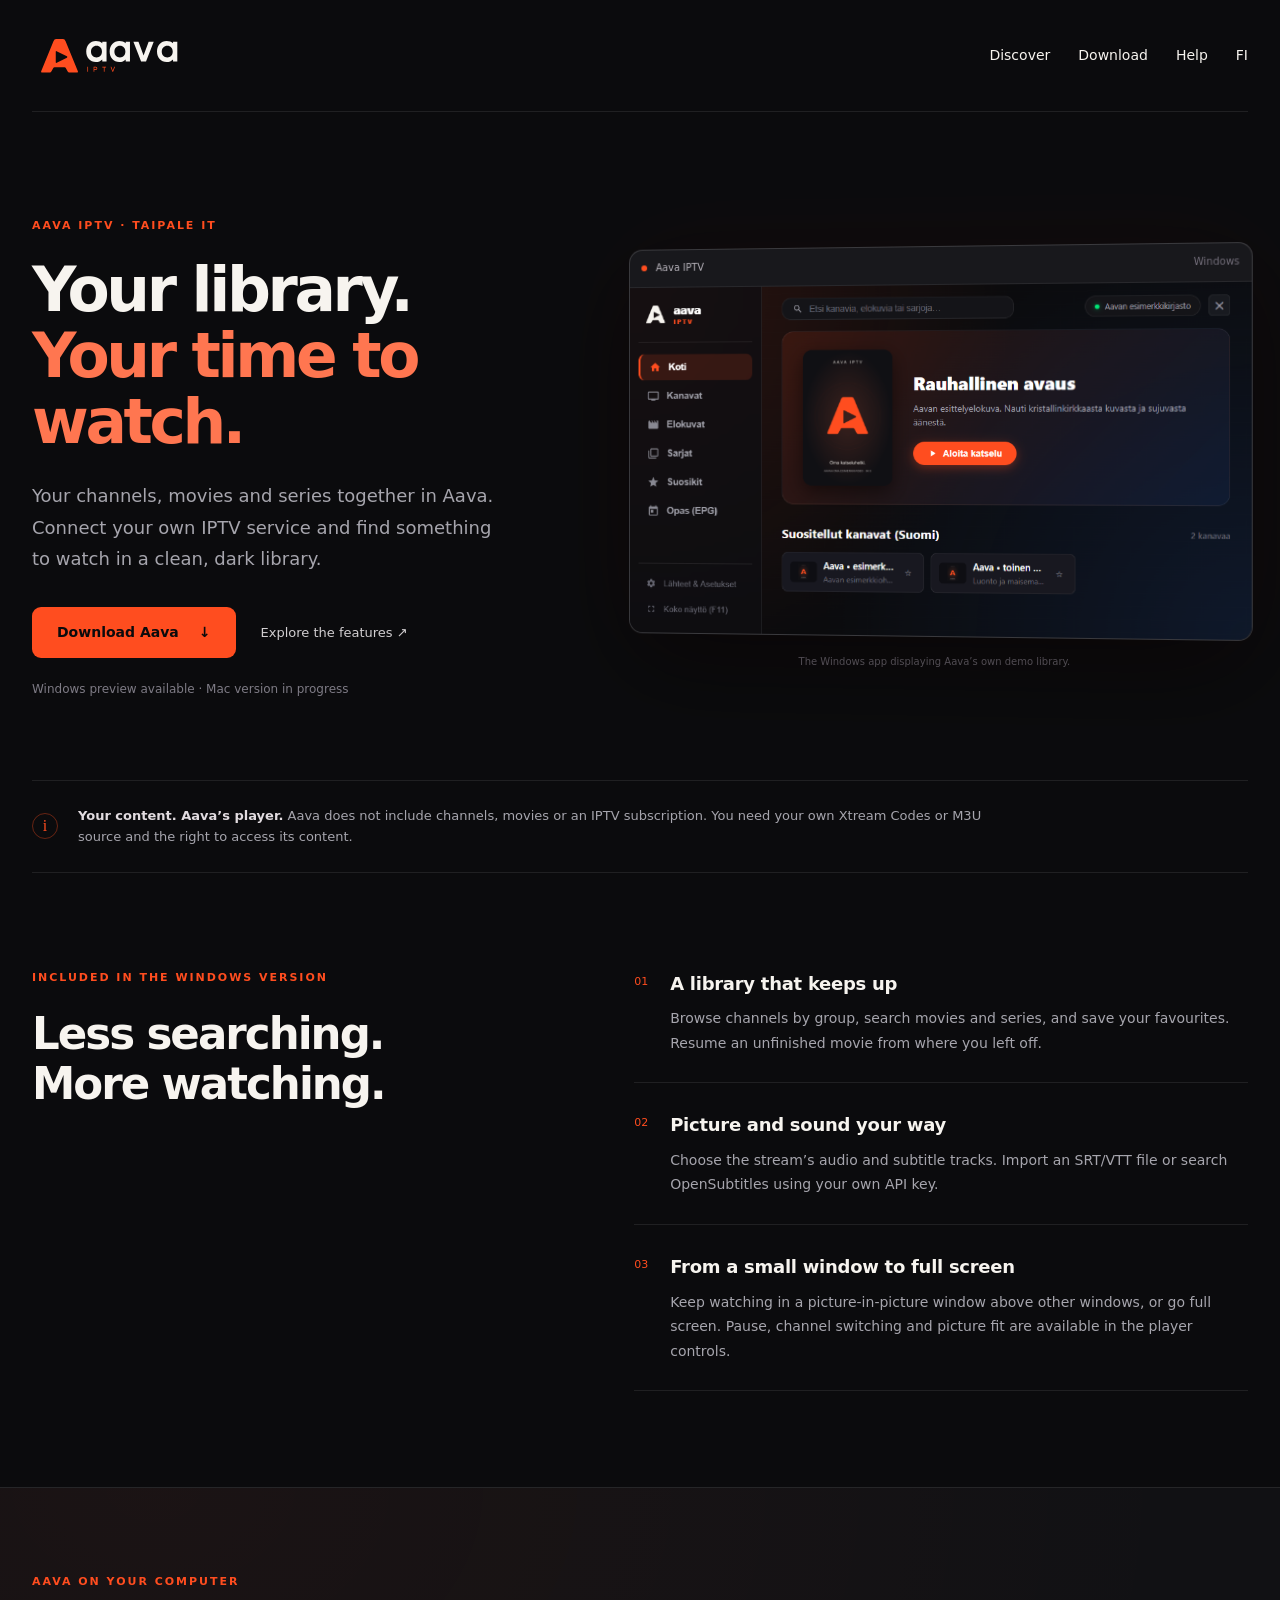
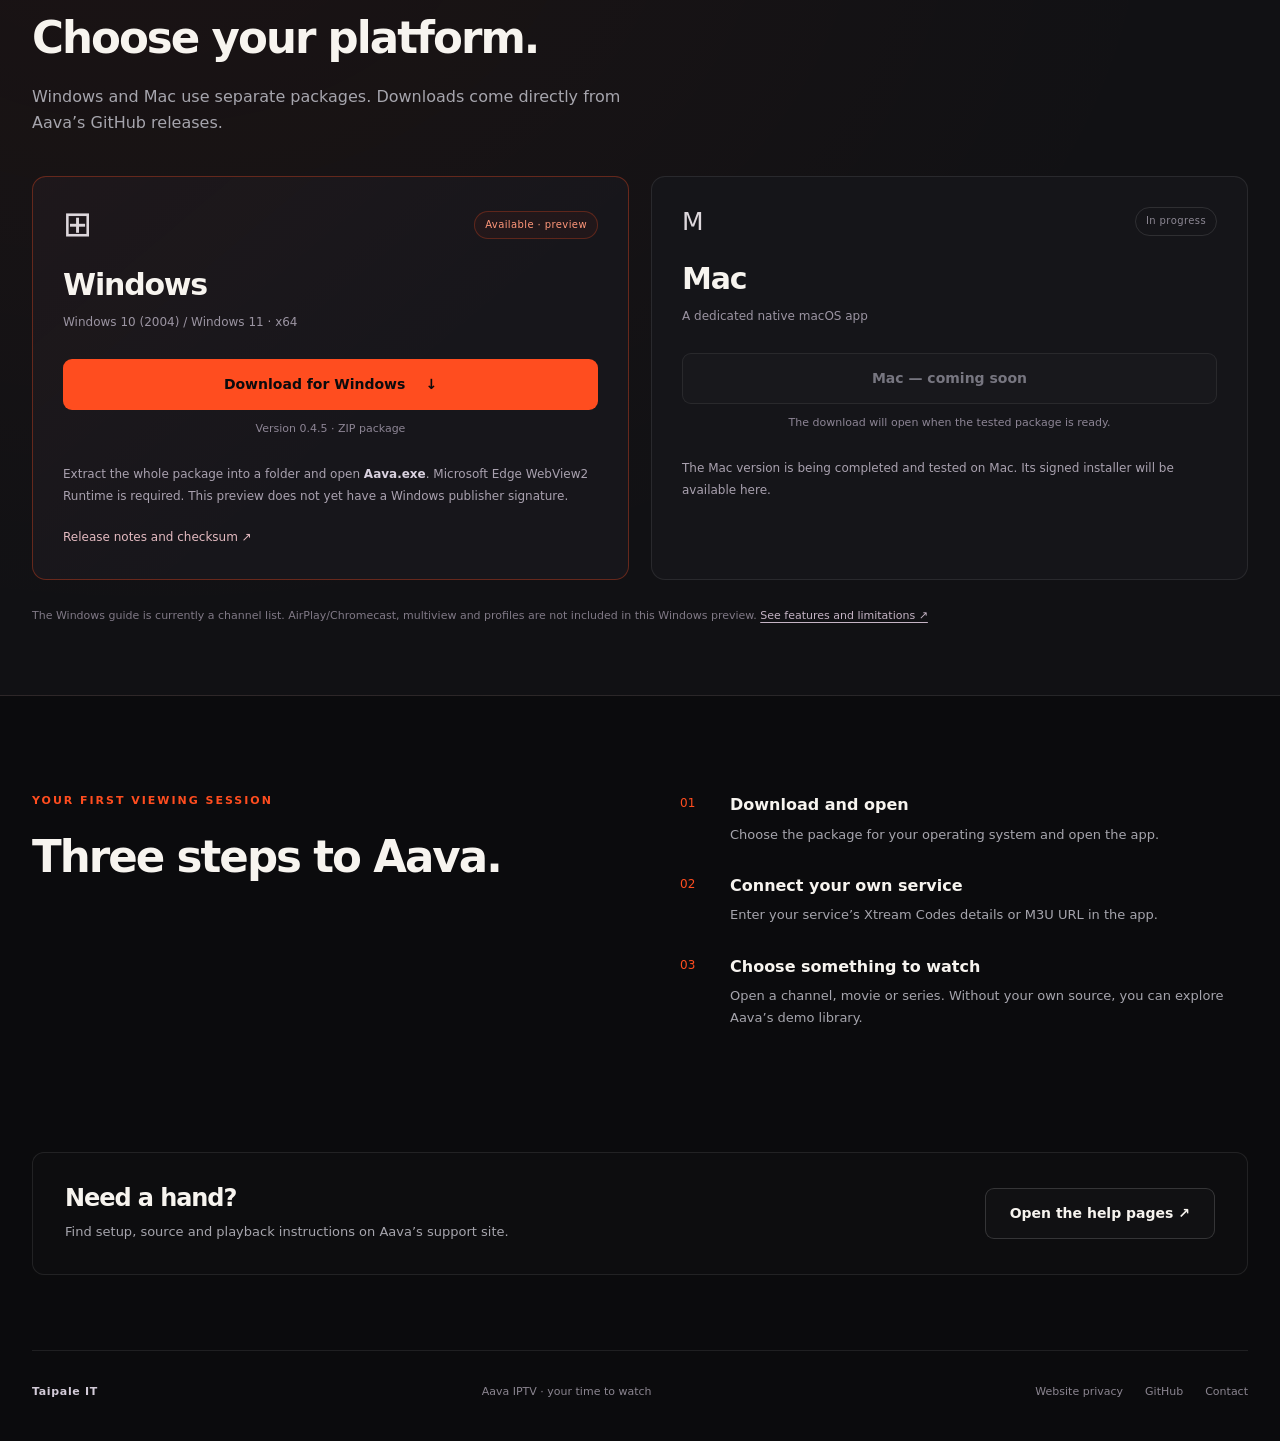
==== en.html @ ef9845d6 "Publish Aava product page and public desktop download links" ====
<!doctype html>
<html lang="en">
<head>
  <meta charset="utf-8">
  <meta name="viewport" content="width=device-width,initial-scale=1">
  <meta name="description" content="Your IPTV channels, movies and series in one place. Discover Aava for Windows and download the preview.">
  <meta name="theme-color" content="#0b0b0d">
  <title>Aava IPTV — your library, your time to watch</title>
  <link rel="icon" href="assets/aava.svg" type="image/svg+xml">
  <link rel="stylesheet" href="style.css">
  <script src="downloads.js" defer></script>
</head>
<body>
  <a class="skip" href="#sisalto">Skip to content</a>
  <header class="site-header wrap">
    <a class="brand" href="en.html" aria-label="Aava IPTV"><img src="assets/aava.svg" width="188" height="62" alt="Aava IPTV"></a>
    <nav aria-label="Main navigation"><a href="#ominaisuudet">Discover</a><a href="#lataa">Download</a><a href="https://aava-iptv-tuki.ambernova32.chatgpt.site/">Help</a><a href="index.html" lang="fi" aria-label="Lue suomeksi">FI</a></nav>
  </header>
  <main id="sisalto">
    <section class="hero wrap" aria-labelledby="hero-title">
      <div class="hero-copy">
        <p class="eyebrow">Aava IPTV · Taipale IT</p>
        <h1 id="hero-title">Your library.<br><span>Your time to watch.</span></h1>
        <p class="lead">Your channels, movies and series together in Aava. Connect your own IPTV service and find something to watch in a clean, dark library.</p>
        <div class="hero-actions"><a class="button primary" href="#lataa">Download Aava <span aria-hidden="true">↓</span></a><a class="text-link" href="#ominaisuudet">Explore the features <span aria-hidden="true">↗</span></a></div>
        <p class="availability">Windows preview available · Mac version in progress</p>
      </div>
      <figure class="app-figure">
        <div class="app-window"><div class="window-title"><span class="window-dot" aria-hidden="true"></span>Aava IPTV <span class="window-platform">Windows</span></div><img src="assets/windows-library.png" width="960" height="540" alt="Aava’s dark library with navigation, search and channel cards." fetchpriority="high"></div>
        <figcaption>The Windows app displaying Aava’s own demo library.</figcaption>
      </figure>
    </section>
    <div class="service-note wrap"><span class="note-mark" aria-hidden="true">i</span><p><strong>Your content. Aava’s player.</strong> Aava does not include channels, movies or an IPTV subscription. You need your own Xtream Codes or M3U source and the right to access its content.</p></div>
    <section id="ominaisuudet" class="features wrap" aria-labelledby="features-title">
      <div class="section-heading"><p class="eyebrow">Included in the Windows version</p><h2 id="features-title">Less searching.<br>More watching.</h2></div>
      <div class="feature-list">
        <article><span class="feature-number">01</span><div><h3>A library that keeps up</h3><p>Browse channels by group, search movies and series, and save your favourites. Resume an unfinished movie from where you left off.</p></div></article>
        <article><span class="feature-number">02</span><div><h3>Picture and sound your way</h3><p>Choose the stream’s audio and subtitle tracks. Import an SRT/VTT file or search OpenSubtitles using your own API key.</p></div></article>
        <article><span class="feature-number">03</span><div><h3>From a small window to full screen</h3><p>Keep watching in a picture-in-picture window above other windows, or go full screen. Pause, channel switching and picture fit are available in the player controls.</p></div></article>
      </div>
    </section>
    <section class="download-section" id="lataa" aria-labelledby="download-title"><div class="wrap">
      <p class="eyebrow">Aava on your computer</p><h2 id="download-title">Choose your platform.</h2><p class="section-intro">Windows and Mac use separate packages. Downloads come directly from Aava’s GitHub releases.</p>
      <div class="downloads">
        <article class="download-card available"><div class="card-top"><span class="platform-icon" aria-hidden="true">⊞</span><span class="status">Available · preview</span></div><h3>Windows</h3><p class="platform-detail">Windows 10 (2004) / Windows 11 · x64</p><a class="button primary full" id="windows-download" href="https://github.com/Siitospastori/Aava-iptv-downloads/releases/download/windows-v0.4.5/Aava-Windows-0.4.5-standalone.zip">Download for Windows <span aria-hidden="true">↓</span></a><p class="file-detail">Version <span id="windows-version">0.4.5</span> · ZIP package</p><p class="card-note">Extract the whole package into a folder and open <strong>Aava.exe</strong>. Microsoft Edge WebView2 Runtime is required. This preview does not yet have a Windows publisher signature.</p><a class="subtle-link" id="windows-release" href="https://github.com/Siitospastori/Aava-iptv-downloads/releases/tag/windows-v0.4.5">Release notes and checksum ↗</a></article>
        <article class="download-card" id="mac-card"><div class="card-top"><span class="platform-icon mac-icon" aria-hidden="true">M</span><span class="status pending" id="mac-badge">In progress</span></div><h3>Mac</h3><p class="platform-detail" id="mac-requirements">A dedicated native macOS app</p><button class="button secondary full" id="mac-download" type="button" disabled aria-describedby="mac-status">Mac — coming soon</button><p class="file-detail" id="mac-version">The download will open when the tested package is ready.</p><p class="card-note" id="mac-status">The Mac version is being completed and tested on Mac. Its signed installer will be available here.</p></article>
      </div>
      <p class="download-footnote">The Windows guide is currently a channel list. AirPlay/Chromecast, multiview and profiles are not included in this Windows preview. <a href="https://github.com/Siitospastori/Aava-iptv-downloads/blob/main/WINDOWS.md">See features and limitations ↗</a></p>
    </div></section>
    <section class="getting-started wrap" aria-labelledby="start-title"><div><p class="eyebrow">Your first viewing session</p><h2 id="start-title">Three steps to Aava.</h2></div><ol><li><strong>Download and open</strong><span>Choose the package for your operating system and open the app.</span></li><li><strong>Connect your own service</strong><span>Enter your service’s Xtream Codes details or M3U URL in the app.</span></li><li><strong>Choose something to watch</strong><span>Open a channel, movie or series. Without your own source, you can explore Aava’s demo library.</span></li></ol></section>
    <section class="help-strip wrap"><div><h2>Need a hand?</h2><p>Find setup, source and playback instructions on Aava’s support site.</p></div><a class="button secondary" href="https://aava-iptv-tuki.ambernova32.chatgpt.site/">Open the help pages ↗</a></section>
  </main>
  <footer class="wrap"><a href="https://taipaleit.fi">Taipale IT</a><p>Aava IPTV · your time to watch</p><div><a href="https://taipaleit.fi/tietosuoja">Website privacy</a><a href="https://github.com/Siitospastori/Aava-iptv-downloads">GitHub</a><a href="mailto:lasse.tolvanen@taipaleit.fi">Contact</a></div></footer>
</body>
</html>
---- style.css ----
:root{color-scheme:dark;--bg:#0b0b0d;--surface:#151519;--ink:#f7f4ef;--muted:#a6a5ad;--orange:#ff4d1f;--line:#ffffff16}*{box-sizing:border-box}html{scroll-behavior:smooth;scroll-padding-top:24px}body{margin:0;background:var(--bg);color:var(--ink);font:16px/1.65 system-ui,-apple-system,"Segoe UI",sans-serif}a{color:inherit;text-decoration:none}a:hover{color:#ff987c}button{font:inherit}.wrap{width:min(1220px,calc(100% - 64px));margin-inline:auto}.site-header{height:112px;display:flex;align-items:center;justify-content:space-between;border-bottom:1px solid var(--line);gap:24px}.brand{display:block;width:154px;height:56px;flex-shrink:0}.brand img{display:block;width:100%;height:100%;object-fit:contain}.site-header nav{display:flex;gap:28px;font-size:14px}.hero{display:grid;grid-template-columns:1fr 1.16fr;gap:48px;align-items:center;padding-block:105px 80px}.eyebrow{font-size:11px;text-transform:uppercase;letter-spacing:.18em;font-weight:750;color:var(--orange);margin:0 0 22px}h1,h2,h3,p,figure{margin:0}h1{font-size:clamp(40px,4.8vw,67px);line-height:1.07;letter-spacing:-.055em;font-weight:740}h1 span{color:#ff7650}.lead{color:var(--muted);font-size:18px;line-height:1.75;margin-top:26px;max-width:480px}.hero-actions{display:flex;align-items:center;gap:25px;flex-wrap:wrap;margin-top:32px}.button{display:inline-flex;align-items:center;justify-content:center;gap:20px;min-height:51px;padding:12px 24px;border:1px solid transparent;border-radius:9px;font-size:14px;font-weight:750;cursor:pointer;transition:background .18s,transform .18s}.button:hover{transform:translateY(-1px)}.primary{background:var(--orange);color:#0b0b0d}.primary:hover{background:#ff673e;color:#0b0b0d}.secondary{border-color:#ffffff27;background:#ffffff05;color:var(--ink)}.secondary:hover{background:#ffffff0c;color:white}.button:disabled{background:#ffffff04;color:#777680;border-color:#ffffff12;cursor:default;transform:none}.text-link{font-size:13px;color:#d2cfd1}.availability{font-size:12px;color:#7e7b85;margin-top:22px}.app-figure{min-width:0}.app-window{border:1px solid #ffffff26;border-radius:14px;overflow:hidden;box-shadow:0 32px 100px #0008,0 0 110px #ff4d1f0b;transform:perspective(1600px) rotateY(-6deg);background:#18181c}.window-title{display:flex;align-items:center;gap:9px;font-size:10px;color:#b7b3bb;padding:10px 12px;border-bottom:1px solid #ffffff12}.window-dot{width:6px;height:6px;background:var(--orange);border-radius:50%}.window-platform{margin-left:auto;color:#716c78}.app-window img{display:block;width:100%;height:auto}.app-figure figcaption{font-size:10px;color:#716d77;margin-top:16px;text-align:center}.service-note{border-top:1px solid var(--line);border-bottom:1px solid var(--line);display:flex;gap:20px;align-items:center;padding-block:24px}.service-note p{font-size:13px;color:var(--muted);max-width:940px}.service-note strong{color:#e2dce0;font-weight:600}.note-mark{width:26px;height:26px;flex-shrink:0;border:1px solid #ff4d1f60;color:var(--orange);border-radius:50%;text-align:center;line-height:24px;font-family:serif}.features{display:grid;grid-template-columns:.9fr 1.1fr;gap:100px;padding-block:96px}h2{font-size:clamp(30px,3.4vw,44px);line-height:1.16;letter-spacing:-.045em;font-weight:680}.feature-list article{display:flex;gap:22px;padding-block:27px;border-bottom:1px solid var(--line)}.feature-list article:first-child{padding-top:0}.feature-number{font-size:11px;color:var(--orange);padding-top:4px}.feature-list h3{font-size:18px;letter-spacing:-.015em;margin-bottom:8px;font-weight:650}.feature-list p{font-size:14px;line-height:1.75;color:var(--muted)}.download-section{padding-block:85px 70px;background:radial-gradient(ellipse at 12% 0%,#ff4d1f0b,transparent 65%),#111114;border-block:1px solid var(--line)}.section-intro{color:var(--muted);max-width:620px;margin-top:20px;font-size:16px}.downloads{display:grid;grid-template-columns:1fr 1fr;gap:22px;margin-top:40px}.download-card{padding:30px;border:1px solid var(--line);border-radius:14px;background:#151519}.download-card.available{border-color:#ff4d1f55;background:linear-gradient(140deg,#ff4d1f08,transparent 60%),#17161b}.card-top{display:flex;align-items:center;justify-content:space-between;gap:15px}.platform-icon{font-size:35px;line-height:1;color:#ddd7dc}.mac-icon{font-size:25px;font-weight:300}.status{font-size:10px;letter-spacing:.04em;border:1px solid #ff4d1f45;background:#ff4d1f0c;color:#ff977a;border-radius:20px;padding:5px 10px}.status.pending{border-color:#ffffff1c;background:none;color:#8c8793}.download-card h3{font-size:30px;letter-spacing:-.04em;margin-top:25px;line-height:1.2}.platform-detail{font-size:12px;color:#9b94a2;margin-top:10px}.full{width:100%;margin-top:26px}.file-detail{font-size:11px;color:#8d8595;text-align:center;margin-top:10px}.card-note{font-size:12px;color:#a9a1af;margin-top:26px;line-height:1.8}.card-note strong{color:#d9d1df}.subtle-link{display:inline-block;font-size:12px;margin-top:20px;color:#e3bac0}.download-footnote{max-width:950px;font-size:11px;color:#807986;margin-top:27px}.download-footnote a{color:#c5b4c5;text-decoration:underline;text-underline-offset:3px}.getting-started{display:grid;grid-template-columns:1fr 1fr;gap:80px;padding-block:96px}.getting-started ol{list-style:none;padding:0;margin:0;counter-reset:steps}.getting-started li{position:relative;padding:0 0 28px 50px;counter-increment:steps}.getting-started li:before{content:"0" counter(steps);position:absolute;left:0;top:2px;font-size:12px;color:var(--orange)}.getting-started strong{display:block;font-size:16px;font-weight:650}.getting-started li span{display:block;color:var(--muted);font-size:13px;margin-top:5px}.help-strip{display:flex;align-items:center;justify-content:space-between;gap:32px;padding:32px;border:1px solid var(--line);border-radius:12px;background:#ffffff03;margin-bottom:75px}.help-strip h2{font-size:24px}.help-strip p{font-size:13px;color:var(--muted);margin-top:8px}.help-strip .button{flex-shrink:0}footer{display:flex;align-items:center;justify-content:space-between;gap:20px;border-top:1px solid var(--line);padding-block:32px 40px;font-size:11px;color:#8b8590}footer>a{font-weight:750;letter-spacing:.06em;color:#d3cbd8}footer div{display:flex;gap:22px}a:focus-visible,button:focus-visible{outline:2px solid #ff8b6b;outline-offset:5px}.skip{position:absolute;top:-100px;left:16px;z-index:10;padding:10px;background:var(--orange);color:white}.skip:focus{top:12px}@media(max-width:1050px){.hero{gap:28px}.hero-actions{gap:18px}.features{gap:60px}.hero{padding-block:75px 60px}}@media(max-width:780px){.wrap{width:calc(100% - 40px)}.site-header{height:88px}.brand{width:130px;height:48px}.site-header nav{gap:18px;font-size:12px}.site-header nav a:first-child{display:none}.hero{grid-template-columns:1fr;padding-block:60px 40px;gap:42px}.hero-copy{max-width:580px}h1{font-size:clamp(42px,8vw,65px)}.lead{font-size:17px}.app-window{transform:none}.features,.getting-started{grid-template-columns:1fr;gap:40px;padding-block:64px}.downloads{grid-template-columns:1fr}.download-section{padding-block:60px 50px}.download-card{padding:25px}.help-strip{width:calc(100% - 40px);padding:24px;align-items:flex-start;flex-direction:column;margin-bottom:50px}footer{flex-wrap:wrap}footer p{display:none}.service-note{align-items:flex-start}.feature-list article{padding-block:23px}}@media(prefers-reduced-motion:reduce){html{scroll-behavior:auto}.button{transition:none}.app-window{transform:none}}
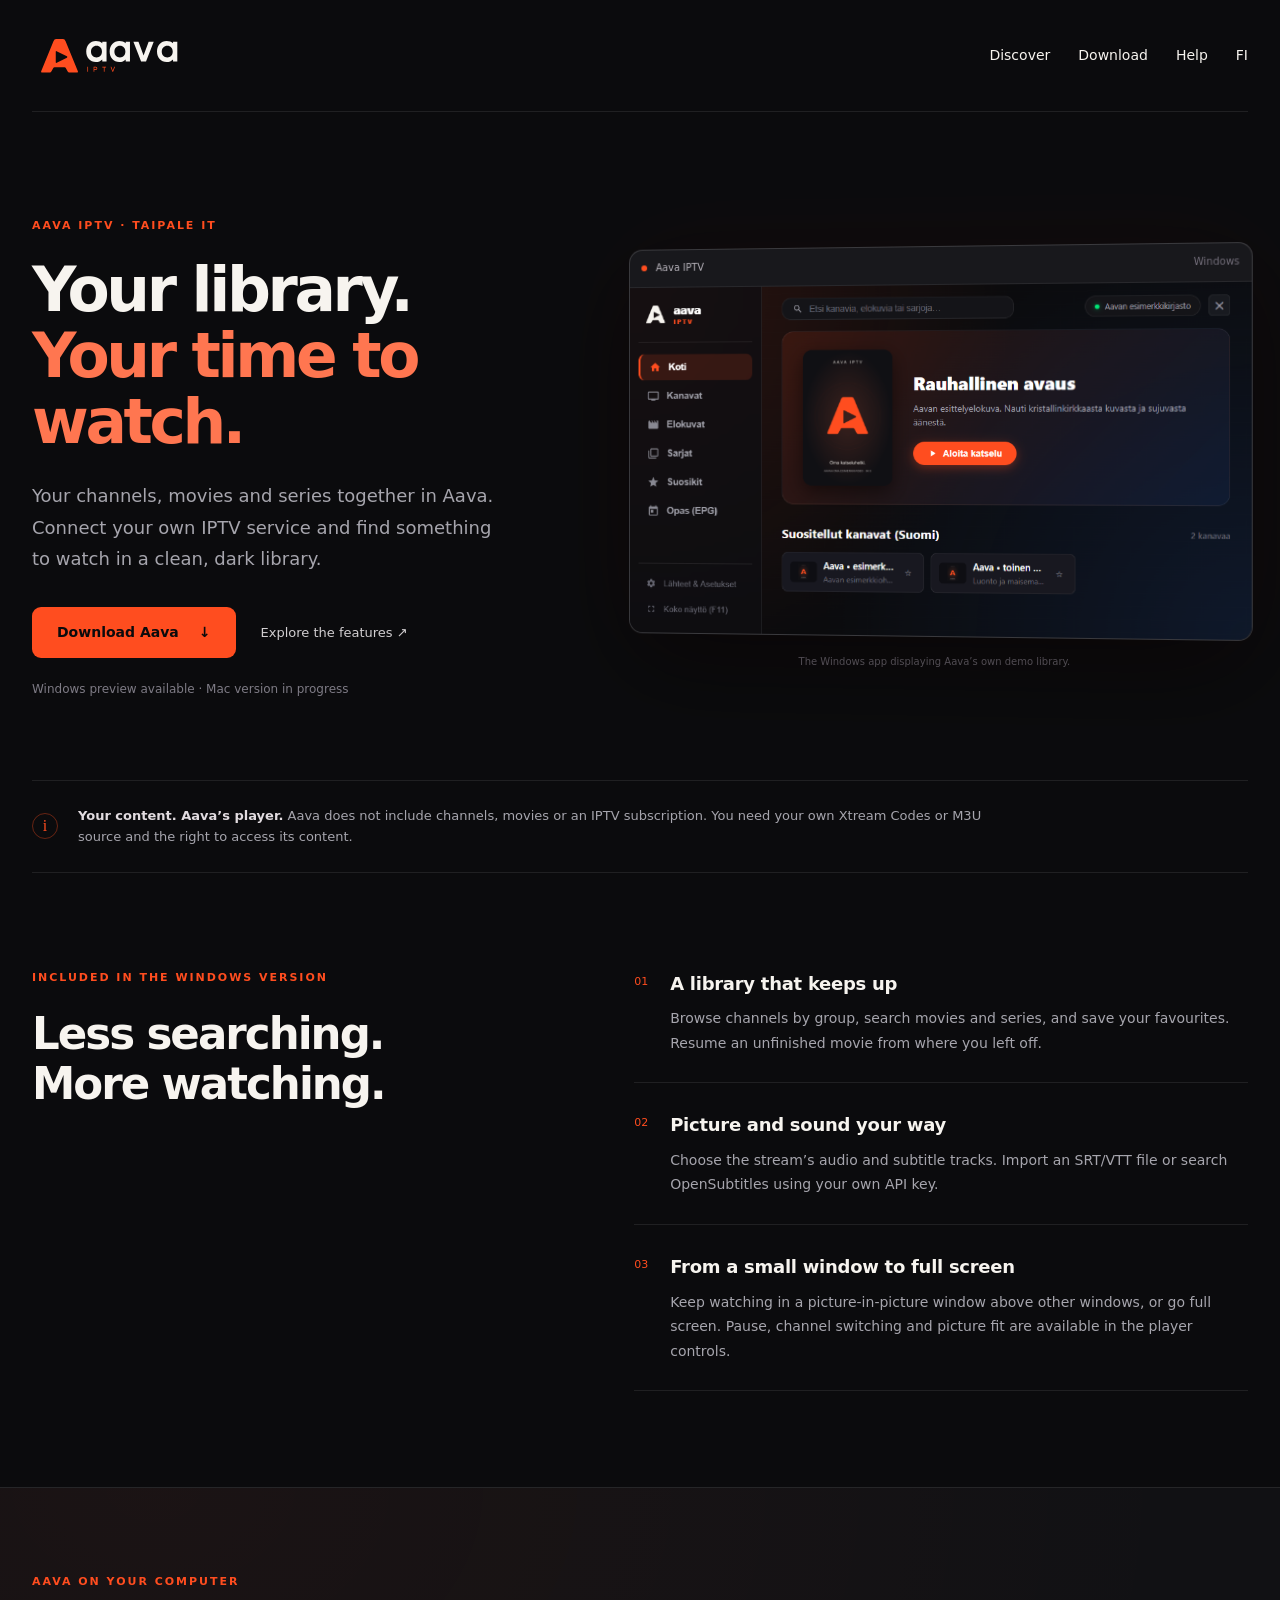
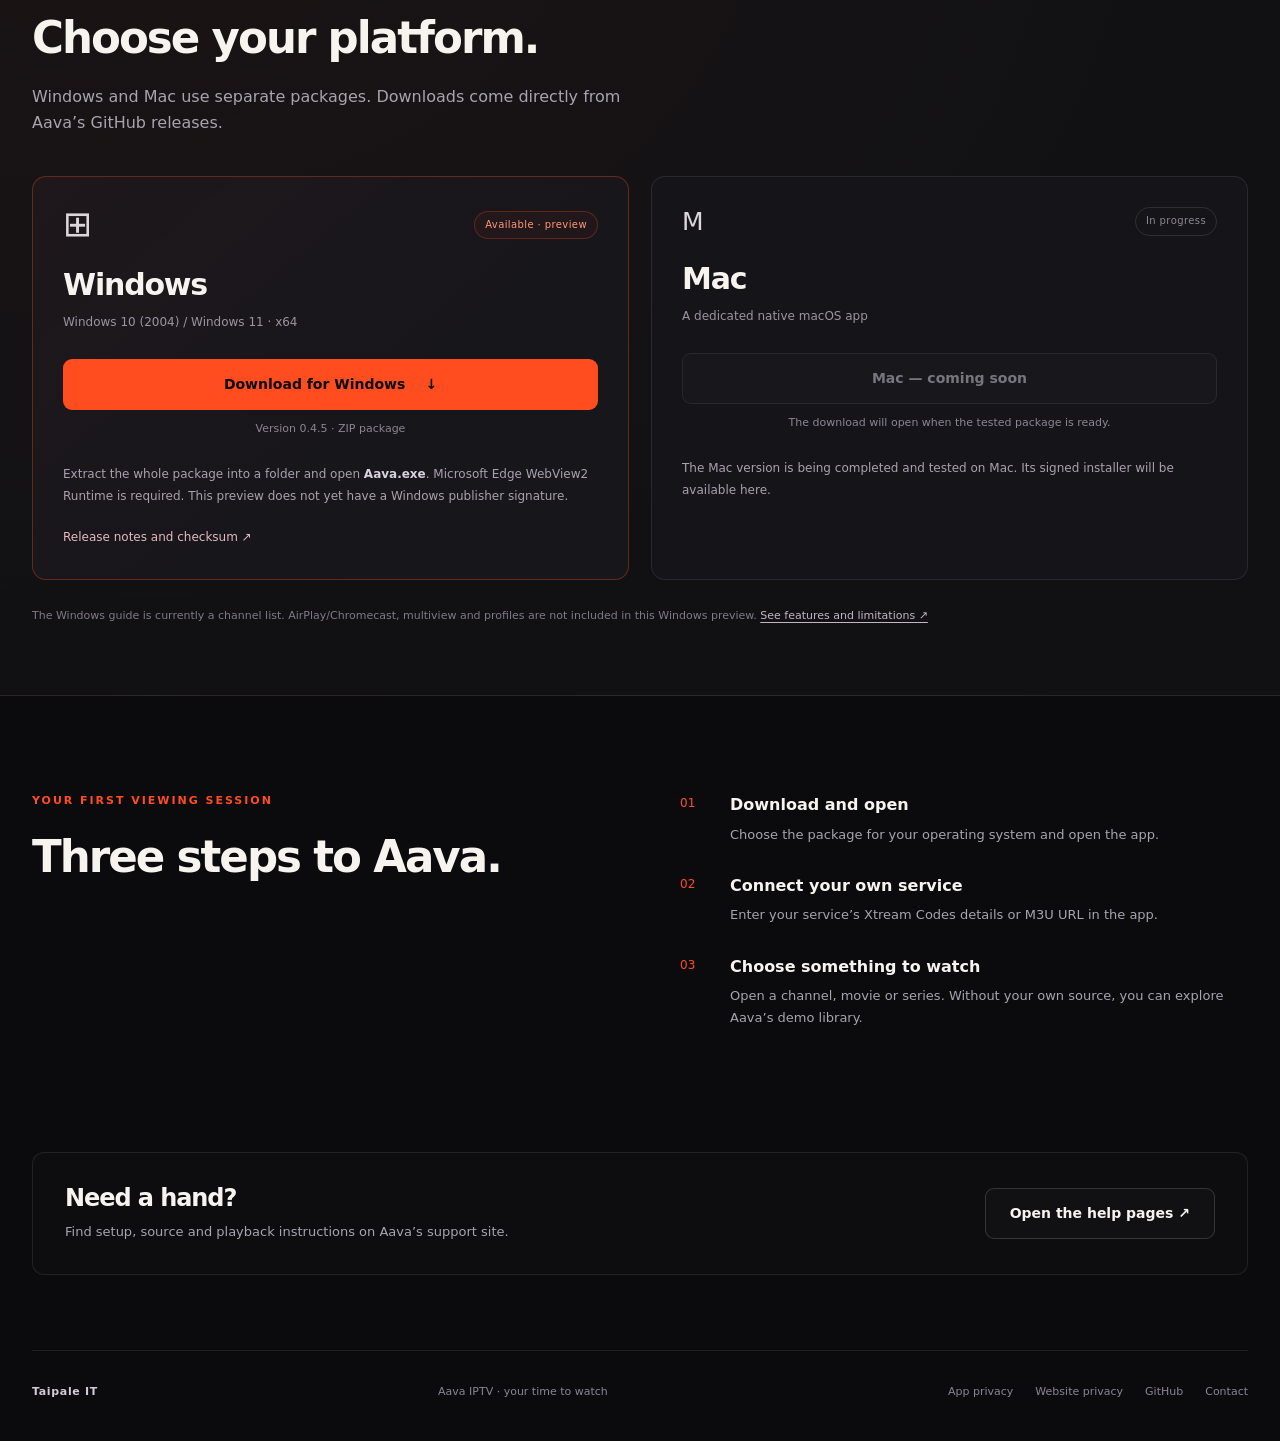
==== commit 5d6c151f: "Link Aava app privacy policy in Finnish and English" ====
--- a/en.html
+++ b/en.html
@@ -50,6 +50,6 @@
     <section class="getting-started wrap" aria-labelledby="start-title"><div><p class="eyebrow">Your first viewing session</p><h2 id="start-title">Three steps to Aava.</h2></div><ol><li><strong>Download and open</strong><span>Choose the package for your operating system and open the app.</span></li><li><strong>Connect your own service</strong><span>Enter your service’s Xtream Codes details or M3U URL in the app.</span></li><li><strong>Choose something to watch</strong><span>Open a channel, movie or series. Without your own source, you can explore Aava’s demo library.</span></li></ol></section>
     <section class="help-strip wrap"><div><h2>Need a hand?</h2><p>Find setup, source and playback instructions on Aava’s support site.</p></div><a class="button secondary" href="https://aava-iptv-tuki.ambernova32.chatgpt.site/">Open the help pages ↗</a></section>
   </main>
-  <footer class="wrap"><a href="https://taipaleit.fi">Taipale IT</a><p>Aava IPTV · your time to watch</p><div><a href="https://taipaleit.fi/tietosuoja">Website privacy</a><a href="https://github.com/Siitospastori/Aava-iptv-downloads">GitHub</a><a href="mailto:lasse.tolvanen@taipaleit.fi">Contact</a></div></footer>
+  <footer class="wrap"><a href="https://taipaleit.fi">Taipale IT</a><p>Aava IPTV · your time to watch</p><div><a href="https://taipaleit.fi/en/apps/aava/privacy">App privacy</a><a href="https://taipaleit.fi/en/privacy">Website privacy</a><a href="https://github.com/Siitospastori/Aava-iptv-downloads">GitHub</a><a href="mailto:lasse.tolvanen@taipaleit.fi">Contact</a></div></footer>
 </body>
 </html>
--- a/style.css
+++ b/style.css
@@ -1 +1 @@
-:root{color-scheme:dark;--bg:#0b0b0d;--surface:#151519;--ink:#f7f4ef;--muted:#a6a5ad;--orange:#ff4d1f;--line:#ffffff16}*{box-sizing:border-box}html{scroll-behavior:smooth;scroll-padding-top:24px}body{margin:0;background:var(--bg);color:var(--ink);font:16px/1.65 system-ui,-apple-system,"Segoe UI",sans-serif}a{color:inherit;text-decoration:none}a:hover{color:#ff987c}button{font:inherit}.wrap{width:min(1220px,calc(100% - 64px));margin-inline:auto}.site-header{height:112px;display:flex;align-items:center;justify-content:space-between;border-bottom:1px solid var(--line);gap:24px}.brand{display:block;width:154px;height:56px;flex-shrink:0}.brand img{display:block;width:100%;height:100%;object-fit:contain}.site-header nav{display:flex;gap:28px;font-size:14px}.hero{display:grid;grid-template-columns:1fr 1.16fr;gap:48px;align-items:center;padding-block:105px 80px}.eyebrow{font-size:11px;text-transform:uppercase;letter-spacing:.18em;font-weight:750;color:var(--orange);margin:0 0 22px}h1,h2,h3,p,figure{margin:0}h1{font-size:clamp(40px,4.8vw,67px);line-height:1.07;letter-spacing:-.055em;font-weight:740}h1 span{color:#ff7650}.lead{color:var(--muted);font-size:18px;line-height:1.75;margin-top:26px;max-width:480px}.hero-actions{display:flex;align-items:center;gap:25px;flex-wrap:wrap;margin-top:32px}.button{display:inline-flex;align-items:center;justify-content:center;gap:20px;min-height:51px;padding:12px 24px;border:1px solid transparent;border-radius:9px;font-size:14px;font-weight:750;cursor:pointer;transition:background .18s,transform .18s}.button:hover{transform:translateY(-1px)}.primary{background:var(--orange);color:#0b0b0d}.primary:hover{background:#ff673e;color:#0b0b0d}.secondary{border-color:#ffffff27;background:#ffffff05;color:var(--ink)}.secondary:hover{background:#ffffff0c;color:white}.button:disabled{background:#ffffff04;color:#777680;border-color:#ffffff12;cursor:default;transform:none}.text-link{font-size:13px;color:#d2cfd1}.availability{font-size:12px;color:#7e7b85;margin-top:22px}.app-figure{min-width:0}.app-window{border:1px solid #ffffff26;border-radius:14px;overflow:hidden;box-shadow:0 32px 100px #0008,0 0 110px #ff4d1f0b;transform:perspective(1600px) rotateY(-6deg);background:#18181c}.window-title{display:flex;align-items:center;gap:9px;font-size:10px;color:#b7b3bb;padding:10px 12px;border-bottom:1px solid #ffffff12}.window-dot{width:6px;height:6px;background:var(--orange);border-radius:50%}.window-platform{margin-left:auto;color:#716c78}.app-window img{display:block;width:100%;height:auto}.app-figure figcaption{font-size:10px;color:#716d77;margin-top:16px;text-align:center}.service-note{border-top:1px solid var(--line);border-bottom:1px solid var(--line);display:flex;gap:20px;align-items:center;padding-block:24px}.service-note p{font-size:13px;color:var(--muted);max-width:940px}.service-note strong{color:#e2dce0;font-weight:600}.note-mark{width:26px;height:26px;flex-shrink:0;border:1px solid #ff4d1f60;color:var(--orange);border-radius:50%;text-align:center;line-height:24px;font-family:serif}.features{display:grid;grid-template-columns:.9fr 1.1fr;gap:100px;padding-block:96px}h2{font-size:clamp(30px,3.4vw,44px);line-height:1.16;letter-spacing:-.045em;font-weight:680}.feature-list article{display:flex;gap:22px;padding-block:27px;border-bottom:1px solid var(--line)}.feature-list article:first-child{padding-top:0}.feature-number{font-size:11px;color:var(--orange);padding-top:4px}.feature-list h3{font-size:18px;letter-spacing:-.015em;margin-bottom:8px;font-weight:650}.feature-list p{font-size:14px;line-height:1.75;color:var(--muted)}.download-section{padding-block:85px 70px;background:radial-gradient(ellipse at 12% 0%,#ff4d1f0b,transparent 65%),#111114;border-block:1px solid var(--line)}.section-intro{color:var(--muted);max-width:620px;margin-top:20px;font-size:16px}.downloads{display:grid;grid-template-columns:1fr 1fr;gap:22px;margin-top:40px}.download-card{padding:30px;border:1px solid var(--line);border-radius:14px;background:#151519}.download-card.available{border-color:#ff4d1f55;background:linear-gradient(140deg,#ff4d1f08,transparent 60%),#17161b}.card-top{display:flex;align-items:center;justify-content:space-between;gap:15px}.platform-icon{font-size:35px;line-height:1;color:#ddd7dc}.mac-icon{font-size:25px;font-weight:300}.status{font-size:10px;letter-spacing:.04em;border:1px solid #ff4d1f45;background:#ff4d1f0c;color:#ff977a;border-radius:20px;padding:5px 10px}.status.pending{border-color:#ffffff1c;background:none;color:#8c8793}.download-card h3{font-size:30px;letter-spacing:-.04em;margin-top:25px;line-height:1.2}.platform-detail{font-size:12px;color:#9b94a2;margin-top:10px}.full{width:100%;margin-top:26px}.file-detail{font-size:11px;color:#8d8595;text-align:center;margin-top:10px}.card-note{font-size:12px;color:#a9a1af;margin-top:26px;line-height:1.8}.card-note strong{color:#d9d1df}.subtle-link{display:inline-block;font-size:12px;margin-top:20px;color:#e3bac0}.download-footnote{max-width:950px;font-size:11px;color:#807986;margin-top:27px}.download-footnote a{color:#c5b4c5;text-decoration:underline;text-underline-offset:3px}.getting-started{display:grid;grid-template-columns:1fr 1fr;gap:80px;padding-block:96px}.getting-started ol{list-style:none;padding:0;margin:0;counter-reset:steps}.getting-started li{position:relative;padding:0 0 28px 50px;counter-increment:steps}.getting-started li:before{content:"0" counter(steps);position:absolute;left:0;top:2px;font-size:12px;color:var(--orange)}.getting-started strong{display:block;font-size:16px;font-weight:650}.getting-started li span{display:block;color:var(--muted);font-size:13px;margin-top:5px}.help-strip{display:flex;align-items:center;justify-content:space-between;gap:32px;padding:32px;border:1px solid var(--line);border-radius:12px;background:#ffffff03;margin-bottom:75px}.help-strip h2{font-size:24px}.help-strip p{font-size:13px;color:var(--muted);margin-top:8px}.help-strip .button{flex-shrink:0}footer{display:flex;align-items:center;justify-content:space-between;gap:20px;border-top:1px solid var(--line);padding-block:32px 40px;font-size:11px;color:#8b8590}footer>a{font-weight:750;letter-spacing:.06em;color:#d3cbd8}footer div{display:flex;gap:22px}a:focus-visible,button:focus-visible{outline:2px solid #ff8b6b;outline-offset:5px}.skip{position:absolute;top:-100px;left:16px;z-index:10;padding:10px;background:var(--orange);color:white}.skip:focus{top:12px}@media(max-width:1050px){.hero{gap:28px}.hero-actions{gap:18px}.features{gap:60px}.hero{padding-block:75px 60px}}@media(max-width:780px){.wrap{width:calc(100% - 40px)}.site-header{height:88px}.brand{width:130px;height:48px}.site-header nav{gap:18px;font-size:12px}.site-header nav a:first-child{display:none}.hero{grid-template-columns:1fr;padding-block:60px 40px;gap:42px}.hero-copy{max-width:580px}h1{font-size:clamp(42px,8vw,65px)}.lead{font-size:17px}.app-window{transform:none}.features,.getting-started{grid-template-columns:1fr;gap:40px;padding-block:64px}.downloads{grid-template-columns:1fr}.download-section{padding-block:60px 50px}.download-card{padding:25px}.help-strip{width:calc(100% - 40px);padding:24px;align-items:flex-start;flex-direction:column;margin-bottom:50px}footer{flex-wrap:wrap}footer p{display:none}.service-note{align-items:flex-start}.feature-list article{padding-block:23px}}@media(prefers-reduced-motion:reduce){html{scroll-behavior:auto}.button{transition:none}.app-window{transform:none}}
+:root{color-scheme:dark;--bg:#0b0b0d;--surface:#151519;--ink:#f7f4ef;--muted:#a6a5ad;--orange:#ff4d1f;--line:#ffffff16}*{box-sizing:border-box}html{scroll-behavior:smooth;scroll-padding-top:24px}body{margin:0;background:var(--bg);color:var(--ink);font:16px/1.65 system-ui,-apple-system,"Segoe UI",sans-serif}a{color:inherit;text-decoration:none}a:hover{color:#ff987c}button{font:inherit}.wrap{width:min(1220px,calc(100% - 64px));margin-inline:auto}.site-header{height:112px;display:flex;align-items:center;justify-content:space-between;border-bottom:1px solid var(--line);gap:24px}.brand{display:block;width:154px;height:56px;flex-shrink:0}.brand img{display:block;width:100%;height:100%;object-fit:contain}.site-header nav{display:flex;gap:28px;font-size:14px}.hero{display:grid;grid-template-columns:1fr 1.16fr;gap:48px;align-items:center;padding-block:105px 80px}.eyebrow{font-size:11px;text-transform:uppercase;letter-spacing:.18em;font-weight:750;color:var(--orange);margin:0 0 22px}h1,h2,h3,p,figure{margin:0}h1{font-size:clamp(40px,4.8vw,67px);line-height:1.07;letter-spacing:-.055em;font-weight:740}h1 span{color:#ff7650}.lead{color:var(--muted);font-size:18px;line-height:1.75;margin-top:26px;max-width:480px}.hero-actions{display:flex;align-items:center;gap:25px;flex-wrap:wrap;margin-top:32px}.button{display:inline-flex;align-items:center;justify-content:center;gap:20px;min-height:51px;padding:12px 24px;border:1px solid transparent;border-radius:9px;font-size:14px;font-weight:750;cursor:pointer;transition:background .18s,transform .18s}.button:hover{transform:translateY(-1px)}.primary{background:var(--orange);color:#0b0b0d}.primary:hover{background:#ff673e;color:#0b0b0d}.secondary{border-color:#ffffff27;background:#ffffff05;color:var(--ink)}.secondary:hover{background:#ffffff0c;color:white}.button:disabled{background:#ffffff04;color:#777680;border-color:#ffffff12;cursor:default;transform:none}.text-link{font-size:13px;color:#d2cfd1}.availability{font-size:12px;color:#7e7b85;margin-top:22px}.app-figure{min-width:0}.app-window{border:1px solid #ffffff26;border-radius:14px;overflow:hidden;box-shadow:0 32px 100px #0008,0 0 110px #ff4d1f0b;transform:perspective(1600px) rotateY(-6deg);background:#18181c}.window-title{display:flex;align-items:center;gap:9px;font-size:10px;color:#b7b3bb;padding:10px 12px;border-bottom:1px solid #ffffff12}.window-dot{width:6px;height:6px;background:var(--orange);border-radius:50%}.window-platform{margin-left:auto;color:#716c78}.app-window img{display:block;width:100%;height:auto}.app-figure figcaption{font-size:10px;color:#716d77;margin-top:16px;text-align:center}.service-note{border-top:1px solid var(--line);border-bottom:1px solid var(--line);display:flex;gap:20px;align-items:center;padding-block:24px}.service-note p{font-size:13px;color:var(--muted);max-width:940px}.service-note strong{color:#e2dce0;font-weight:600}.note-mark{width:26px;height:26px;flex-shrink:0;border:1px solid #ff4d1f60;color:var(--orange);border-radius:50%;text-align:center;line-height:24px;font-family:serif}.features{display:grid;grid-template-columns:.9fr 1.1fr;gap:100px;padding-block:96px}h2{font-size:clamp(30px,3.4vw,44px);line-height:1.16;letter-spacing:-.045em;font-weight:680}.feature-list article{display:flex;gap:22px;padding-block:27px;border-bottom:1px solid var(--line)}.feature-list article:first-child{padding-top:0}.feature-number{font-size:11px;color:var(--orange);padding-top:4px}.feature-list h3{font-size:18px;letter-spacing:-.015em;margin-bottom:8px;font-weight:650}.feature-list p{font-size:14px;line-height:1.75;color:var(--muted)}.download-section{padding-block:85px 70px;background:radial-gradient(ellipse at 12% 0%,#ff4d1f0b,transparent 65%),#111114;border-block:1px solid var(--line)}.section-intro{color:var(--muted);max-width:620px;margin-top:20px;font-size:16px}.downloads{display:grid;grid-template-columns:1fr 1fr;gap:22px;margin-top:40px}.download-card{padding:30px;border:1px solid var(--line);border-radius:14px;background:#151519}.download-card.available{border-color:#ff4d1f55;background:linear-gradient(140deg,#ff4d1f08,transparent 60%),#17161b}.card-top{display:flex;align-items:center;justify-content:space-between;gap:15px}.platform-icon{font-size:35px;line-height:1;color:#ddd7dc}.mac-icon{font-size:25px;font-weight:300}.status{font-size:10px;letter-spacing:.04em;border:1px solid #ff4d1f45;background:#ff4d1f0c;color:#ff977a;border-radius:20px;padding:5px 10px}.status.pending{border-color:#ffffff1c;background:none;color:#8c8793}.download-card h3{font-size:30px;letter-spacing:-.04em;margin-top:25px;line-height:1.2}.platform-detail{font-size:12px;color:#9b94a2;margin-top:10px}.full{width:100%;margin-top:26px}.file-detail{font-size:11px;color:#8d8595;text-align:center;margin-top:10px}.card-note{font-size:12px;color:#a9a1af;margin-top:26px;line-height:1.8}.card-note strong{color:#d9d1df}.subtle-link{display:inline-block;font-size:12px;margin-top:20px;color:#e3bac0}.download-footnote{max-width:950px;font-size:11px;color:#807986;margin-top:27px}.download-footnote a{color:#c5b4c5;text-decoration:underline;text-underline-offset:3px}.getting-started{display:grid;grid-template-columns:1fr 1fr;gap:80px;padding-block:96px}.getting-started ol{list-style:none;padding:0;margin:0;counter-reset:steps}.getting-started li{position:relative;padding:0 0 28px 50px;counter-increment:steps}.getting-started li:before{content:"0" counter(steps);position:absolute;left:0;top:2px;font-size:12px;color:var(--orange)}.getting-started strong{display:block;font-size:16px;font-weight:650}.getting-started li span{display:block;color:var(--muted);font-size:13px;margin-top:5px}.help-strip{display:flex;align-items:center;justify-content:space-between;gap:32px;padding:32px;border:1px solid var(--line);border-radius:12px;background:#ffffff03;margin-bottom:75px}.help-strip h2{font-size:24px}.help-strip p{font-size:13px;color:var(--muted);margin-top:8px}.help-strip .button{flex-shrink:0}footer{display:flex;align-items:center;justify-content:space-between;gap:20px;border-top:1px solid var(--line);padding-block:32px 40px;font-size:11px;color:#8b8590}footer>a{font-weight:750;letter-spacing:.06em;color:#d3cbd8}footer div{display:flex;flex-wrap:wrap;gap:22px}a:focus-visible,button:focus-visible{outline:2px solid #ff8b6b;outline-offset:5px}.skip{position:absolute;top:-100px;left:16px;z-index:10;padding:10px;background:var(--orange);color:white}.skip:focus{top:12px}@media(max-width:1050px){.hero{gap:28px}.hero-actions{gap:18px}.features{gap:60px}.hero{padding-block:75px 60px}}@media(max-width:780px){.wrap{width:calc(100% - 40px)}.site-header{height:88px}.brand{width:130px;height:48px}.site-header nav{gap:18px;font-size:12px}.site-header nav a:first-child{display:none}.hero{grid-template-columns:1fr;padding-block:60px 40px;gap:42px}.hero-copy{max-width:580px}h1{font-size:clamp(42px,8vw,65px)}.lead{font-size:17px}.app-window{transform:none}.features,.getting-started{grid-template-columns:1fr;gap:40px;padding-block:64px}.downloads{grid-template-columns:1fr}.download-section{padding-block:60px 50px}.download-card{padding:25px}.help-strip{width:calc(100% - 40px);padding:24px;align-items:flex-start;flex-direction:column;margin-bottom:50px}footer{flex-wrap:wrap}footer p{display:none}.service-note{align-items:flex-start}.feature-list article{padding-block:23px}}@media(prefers-reduced-motion:reduce){html{scroll-behavior:auto}.button{transition:none}.app-window{transform:none}}
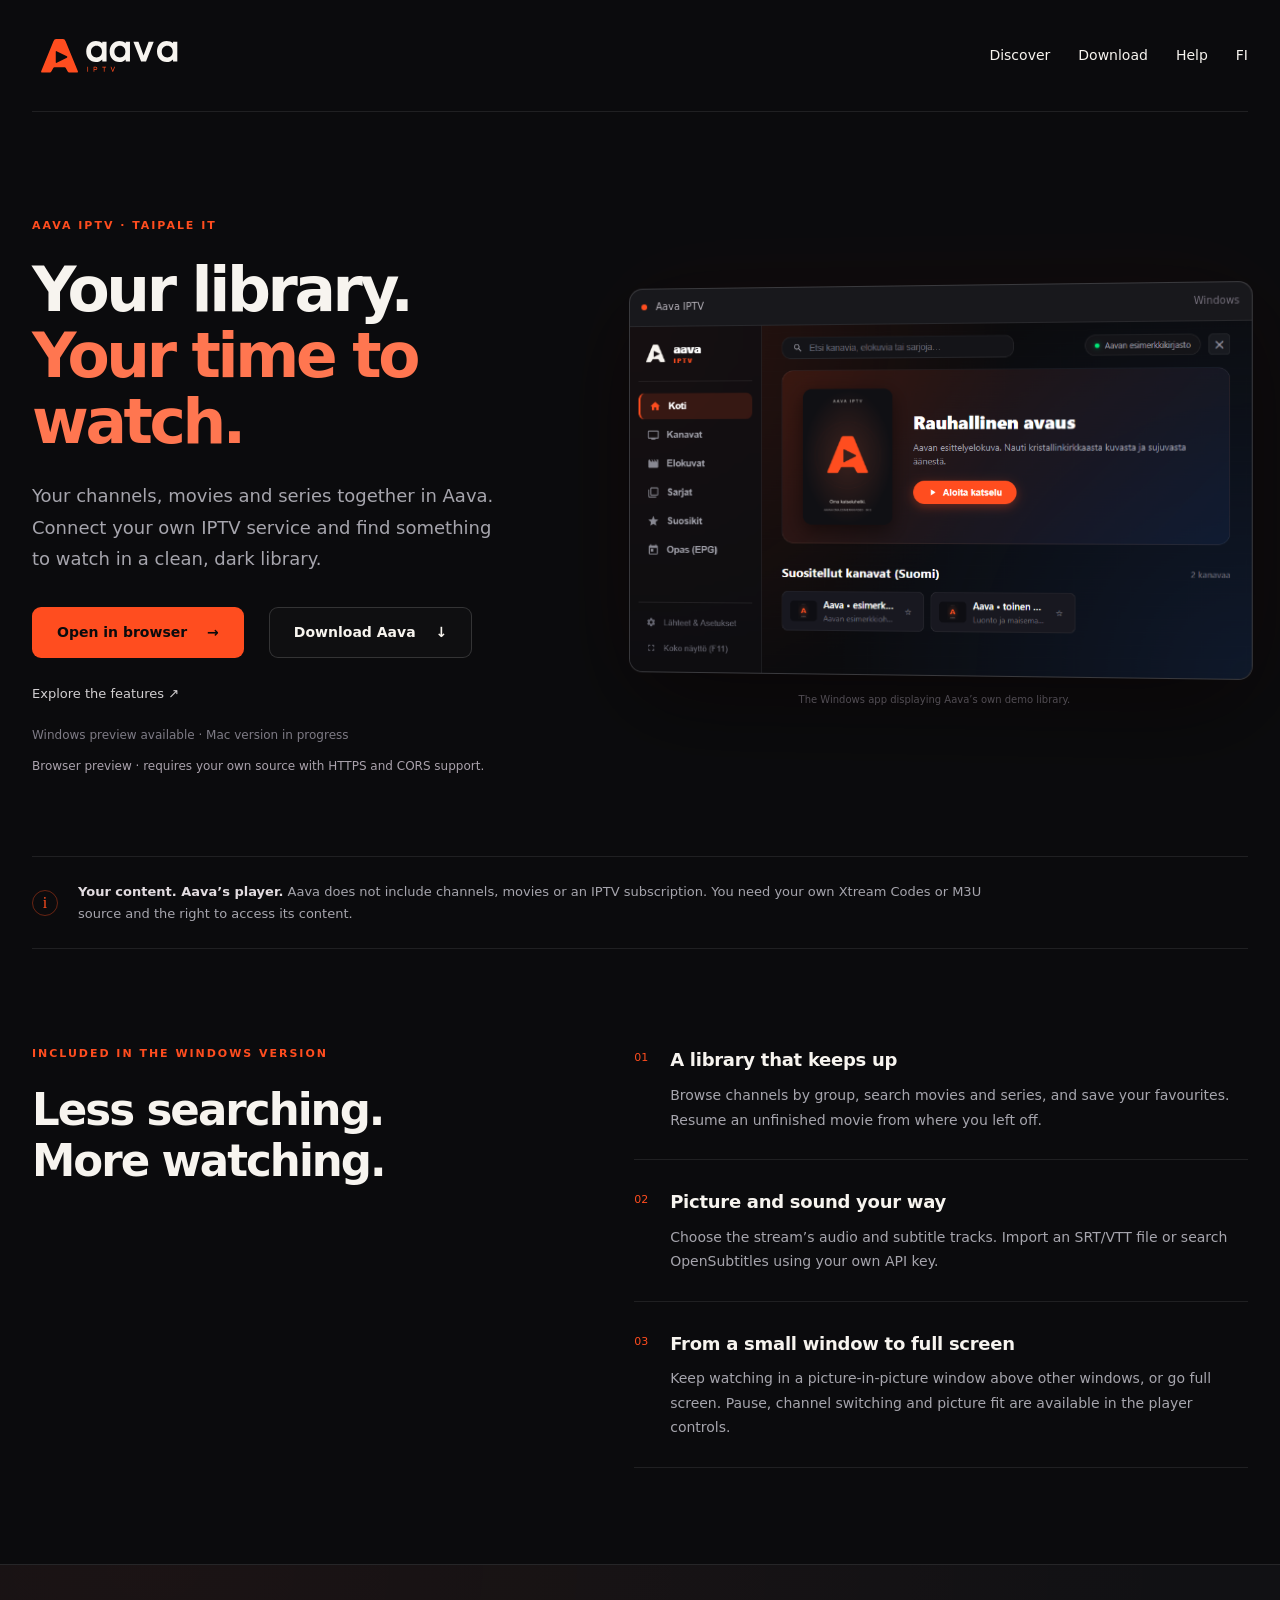
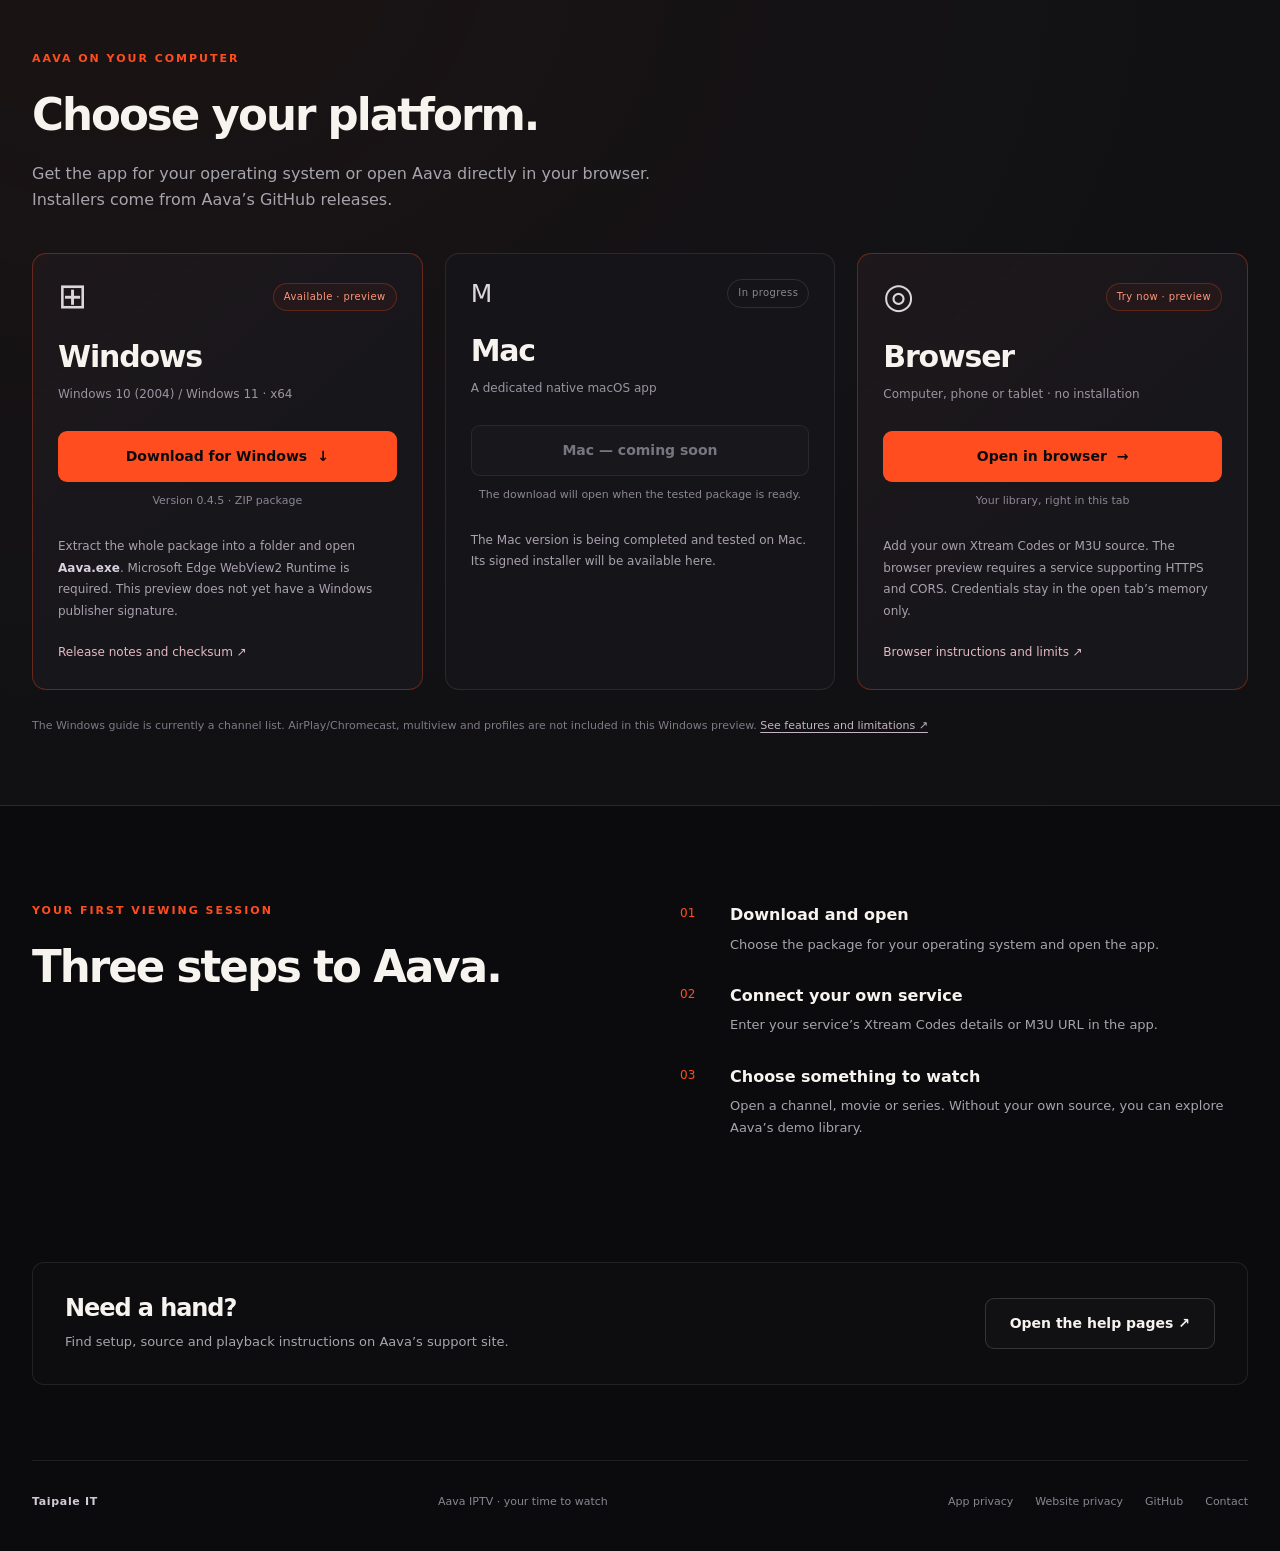
==== commit 4af53ed1: "Add browser player alongside Windows and Mac options" ====
--- a/en.html
+++ b/en.html
@@ -22,8 +22,8 @@
         <p class="eyebrow">Aava IPTV · Taipale IT</p>
         <h1 id="hero-title">Your library.<br><span>Your time to watch.</span></h1>
         <p class="lead">Your channels, movies and series together in Aava. Connect your own IPTV service and find something to watch in a clean, dark library.</p>
-        <div class="hero-actions"><a class="button primary" href="#lataa">Download Aava <span aria-hidden="true">↓</span></a><a class="text-link" href="#ominaisuudet">Explore the features <span aria-hidden="true">↗</span></a></div>
-        <p class="availability">Windows preview available · Mac version in progress</p>
+        <div class="hero-actions"><a class="button primary" id="browser-player" href="https://taipaleit.fi/aava/soitin.html?lang=en">Open in browser <span aria-hidden="true">→</span></a><a class="button secondary" href="#lataa">Download Aava <span aria-hidden="true">↓</span></a><a class="text-link" href="#ominaisuudet">Explore the features <span aria-hidden="true">↗</span></a></div>
+        <p class="availability">Windows preview available · Mac version in progress</p><p class="browser-note">Browser preview · requires your own source with HTTPS and CORS support.</p>
       </div>
       <figure class="app-figure">
         <div class="app-window"><div class="window-title"><span class="window-dot" aria-hidden="true"></span>Aava IPTV <span class="window-platform">Windows</span></div><img src="assets/windows-library.png" width="960" height="540" alt="Aava’s dark library with navigation, search and channel cards." fetchpriority="high"></div>
@@ -40,10 +40,11 @@
       </div>
     </section>
     <section class="download-section" id="lataa" aria-labelledby="download-title"><div class="wrap">
-      <p class="eyebrow">Aava on your computer</p><h2 id="download-title">Choose your platform.</h2><p class="section-intro">Windows and Mac use separate packages. Downloads come directly from Aava’s GitHub releases.</p>
+      <p class="eyebrow">Aava on your computer</p><h2 id="download-title">Choose your platform.</h2><p class="section-intro">Get the app for your operating system or open Aava directly in your browser. Installers come from Aava’s GitHub releases.</p>
       <div class="downloads">
         <article class="download-card available"><div class="card-top"><span class="platform-icon" aria-hidden="true">⊞</span><span class="status">Available · preview</span></div><h3>Windows</h3><p class="platform-detail">Windows 10 (2004) / Windows 11 · x64</p><a class="button primary full" id="windows-download" href="https://github.com/Siitospastori/Aava-iptv-downloads/releases/download/windows-v0.4.5/Aava-Windows-0.4.5-standalone.zip">Download for Windows <span aria-hidden="true">↓</span></a><p class="file-detail">Version <span id="windows-version">0.4.5</span> · ZIP package</p><p class="card-note">Extract the whole package into a folder and open <strong>Aava.exe</strong>. Microsoft Edge WebView2 Runtime is required. This preview does not yet have a Windows publisher signature.</p><a class="subtle-link" id="windows-release" href="https://github.com/Siitospastori/Aava-iptv-downloads/releases/tag/windows-v0.4.5">Release notes and checksum ↗</a></article>
         <article class="download-card" id="mac-card"><div class="card-top"><span class="platform-icon mac-icon" aria-hidden="true">M</span><span class="status pending" id="mac-badge">In progress</span></div><h3>Mac</h3><p class="platform-detail" id="mac-requirements">A dedicated native macOS app</p><button class="button secondary full" id="mac-download" type="button" disabled aria-describedby="mac-status">Mac — coming soon</button><p class="file-detail" id="mac-version">The download will open when the tested package is ready.</p><p class="card-note" id="mac-status">The Mac version is being completed and tested on Mac. Its signed installer will be available here.</p></article>
+        <article class="download-card available" id="browser-card"><div class="card-top"><span class="platform-icon" aria-hidden="true">◎</span><span class="status">Try now · preview</span></div><h3>Browser</h3><p class="platform-detail">Computer, phone or tablet · no installation</p><a class="button primary full" href="https://taipaleit.fi/aava/soitin.html?lang=en">Open in browser <span aria-hidden="true">→</span></a><p class="file-detail">Your library, right in this tab</p><p class="card-note">Add your own Xtream Codes or M3U source. The browser preview requires a service supporting HTTPS and CORS. Credentials stay in the open tab’s memory only.</p><a class="subtle-link" href="https://taipaleit.fi/en/apps/aava/support">Browser instructions and limits ↗</a></article>
       </div>
       <p class="download-footnote">The Windows guide is currently a channel list. AirPlay/Chromecast, multiview and profiles are not included in this Windows preview. <a href="https://github.com/Siitospastori/Aava-iptv-downloads/blob/main/WINDOWS.md">See features and limitations ↗</a></p>
     </div></section>
--- a/style.css
+++ b/style.css
@@ -1 +1,5 @@
 :root{color-scheme:dark;--bg:#0b0b0d;--surface:#151519;--ink:#f7f4ef;--muted:#a6a5ad;--orange:#ff4d1f;--line:#ffffff16}*{box-sizing:border-box}html{scroll-behavior:smooth;scroll-padding-top:24px}body{margin:0;background:var(--bg);color:var(--ink);font:16px/1.65 system-ui,-apple-system,"Segoe UI",sans-serif}a{color:inherit;text-decoration:none}a:hover{color:#ff987c}button{font:inherit}.wrap{width:min(1220px,calc(100% - 64px));margin-inline:auto}.site-header{height:112px;display:flex;align-items:center;justify-content:space-between;border-bottom:1px solid var(--line);gap:24px}.brand{display:block;width:154px;height:56px;flex-shrink:0}.brand img{display:block;width:100%;height:100%;object-fit:contain}.site-header nav{display:flex;gap:28px;font-size:14px}.hero{display:grid;grid-template-columns:1fr 1.16fr;gap:48px;align-items:center;padding-block:105px 80px}.eyebrow{font-size:11px;text-transform:uppercase;letter-spacing:.18em;font-weight:750;color:var(--orange);margin:0 0 22px}h1,h2,h3,p,figure{margin:0}h1{font-size:clamp(40px,4.8vw,67px);line-height:1.07;letter-spacing:-.055em;font-weight:740}h1 span{color:#ff7650}.lead{color:var(--muted);font-size:18px;line-height:1.75;margin-top:26px;max-width:480px}.hero-actions{display:flex;align-items:center;gap:25px;flex-wrap:wrap;margin-top:32px}.button{display:inline-flex;align-items:center;justify-content:center;gap:20px;min-height:51px;padding:12px 24px;border:1px solid transparent;border-radius:9px;font-size:14px;font-weight:750;cursor:pointer;transition:background .18s,transform .18s}.button:hover{transform:translateY(-1px)}.primary{background:var(--orange);color:#0b0b0d}.primary:hover{background:#ff673e;color:#0b0b0d}.secondary{border-color:#ffffff27;background:#ffffff05;color:var(--ink)}.secondary:hover{background:#ffffff0c;color:white}.button:disabled{background:#ffffff04;color:#777680;border-color:#ffffff12;cursor:default;transform:none}.text-link{font-size:13px;color:#d2cfd1}.availability{font-size:12px;color:#7e7b85;margin-top:22px}.app-figure{min-width:0}.app-window{border:1px solid #ffffff26;border-radius:14px;overflow:hidden;box-shadow:0 32px 100px #0008,0 0 110px #ff4d1f0b;transform:perspective(1600px) rotateY(-6deg);background:#18181c}.window-title{display:flex;align-items:center;gap:9px;font-size:10px;color:#b7b3bb;padding:10px 12px;border-bottom:1px solid #ffffff12}.window-dot{width:6px;height:6px;background:var(--orange);border-radius:50%}.window-platform{margin-left:auto;color:#716c78}.app-window img{display:block;width:100%;height:auto}.app-figure figcaption{font-size:10px;color:#716d77;margin-top:16px;text-align:center}.service-note{border-top:1px solid var(--line);border-bottom:1px solid var(--line);display:flex;gap:20px;align-items:center;padding-block:24px}.service-note p{font-size:13px;color:var(--muted);max-width:940px}.service-note strong{color:#e2dce0;font-weight:600}.note-mark{width:26px;height:26px;flex-shrink:0;border:1px solid #ff4d1f60;color:var(--orange);border-radius:50%;text-align:center;line-height:24px;font-family:serif}.features{display:grid;grid-template-columns:.9fr 1.1fr;gap:100px;padding-block:96px}h2{font-size:clamp(30px,3.4vw,44px);line-height:1.16;letter-spacing:-.045em;font-weight:680}.feature-list article{display:flex;gap:22px;padding-block:27px;border-bottom:1px solid var(--line)}.feature-list article:first-child{padding-top:0}.feature-number{font-size:11px;color:var(--orange);padding-top:4px}.feature-list h3{font-size:18px;letter-spacing:-.015em;margin-bottom:8px;font-weight:650}.feature-list p{font-size:14px;line-height:1.75;color:var(--muted)}.download-section{padding-block:85px 70px;background:radial-gradient(ellipse at 12% 0%,#ff4d1f0b,transparent 65%),#111114;border-block:1px solid var(--line)}.section-intro{color:var(--muted);max-width:620px;margin-top:20px;font-size:16px}.downloads{display:grid;grid-template-columns:1fr 1fr;gap:22px;margin-top:40px}.download-card{padding:30px;border:1px solid var(--line);border-radius:14px;background:#151519}.download-card.available{border-color:#ff4d1f55;background:linear-gradient(140deg,#ff4d1f08,transparent 60%),#17161b}.card-top{display:flex;align-items:center;justify-content:space-between;gap:15px}.platform-icon{font-size:35px;line-height:1;color:#ddd7dc}.mac-icon{font-size:25px;font-weight:300}.status{font-size:10px;letter-spacing:.04em;border:1px solid #ff4d1f45;background:#ff4d1f0c;color:#ff977a;border-radius:20px;padding:5px 10px}.status.pending{border-color:#ffffff1c;background:none;color:#8c8793}.download-card h3{font-size:30px;letter-spacing:-.04em;margin-top:25px;line-height:1.2}.platform-detail{font-size:12px;color:#9b94a2;margin-top:10px}.full{width:100%;margin-top:26px}.file-detail{font-size:11px;color:#8d8595;text-align:center;margin-top:10px}.card-note{font-size:12px;color:#a9a1af;margin-top:26px;line-height:1.8}.card-note strong{color:#d9d1df}.subtle-link{display:inline-block;font-size:12px;margin-top:20px;color:#e3bac0}.download-footnote{max-width:950px;font-size:11px;color:#807986;margin-top:27px}.download-footnote a{color:#c5b4c5;text-decoration:underline;text-underline-offset:3px}.getting-started{display:grid;grid-template-columns:1fr 1fr;gap:80px;padding-block:96px}.getting-started ol{list-style:none;padding:0;margin:0;counter-reset:steps}.getting-started li{position:relative;padding:0 0 28px 50px;counter-increment:steps}.getting-started li:before{content:"0" counter(steps);position:absolute;left:0;top:2px;font-size:12px;color:var(--orange)}.getting-started strong{display:block;font-size:16px;font-weight:650}.getting-started li span{display:block;color:var(--muted);font-size:13px;margin-top:5px}.help-strip{display:flex;align-items:center;justify-content:space-between;gap:32px;padding:32px;border:1px solid var(--line);border-radius:12px;background:#ffffff03;margin-bottom:75px}.help-strip h2{font-size:24px}.help-strip p{font-size:13px;color:var(--muted);margin-top:8px}.help-strip .button{flex-shrink:0}footer{display:flex;align-items:center;justify-content:space-between;gap:20px;border-top:1px solid var(--line);padding-block:32px 40px;font-size:11px;color:#8b8590}footer>a{font-weight:750;letter-spacing:.06em;color:#d3cbd8}footer div{display:flex;flex-wrap:wrap;gap:22px}a:focus-visible,button:focus-visible{outline:2px solid #ff8b6b;outline-offset:5px}.skip{position:absolute;top:-100px;left:16px;z-index:10;padding:10px;background:var(--orange);color:white}.skip:focus{top:12px}@media(max-width:1050px){.hero{gap:28px}.hero-actions{gap:18px}.features{gap:60px}.hero{padding-block:75px 60px}}@media(max-width:780px){.wrap{width:calc(100% - 40px)}.site-header{height:88px}.brand{width:130px;height:48px}.site-header nav{gap:18px;font-size:12px}.site-header nav a:first-child{display:none}.hero{grid-template-columns:1fr;padding-block:60px 40px;gap:42px}.hero-copy{max-width:580px}h1{font-size:clamp(42px,8vw,65px)}.lead{font-size:17px}.app-window{transform:none}.features,.getting-started{grid-template-columns:1fr;gap:40px;padding-block:64px}.downloads{grid-template-columns:1fr}.download-section{padding-block:60px 50px}.download-card{padding:25px}.help-strip{width:calc(100% - 40px);padding:24px;align-items:flex-start;flex-direction:column;margin-bottom:50px}footer{flex-wrap:wrap}footer p{display:none}.service-note{align-items:flex-start}.feature-list article{padding-block:23px}}@media(prefers-reduced-motion:reduce){html{scroll-behavior:auto}.button{transition:none}.app-window{transform:none}}
+
+.browser-note{color:#aaa2ac;font-size:12px;line-height:1.7;margin:10px 0 0;max-width:500px}
+
+@media(min-width:1060px){.downloads{grid-template-columns:repeat(3,minmax(0,1fr))}.download-card{padding:25px}.download-card .button{padding-inline:14px;gap:10px}}
